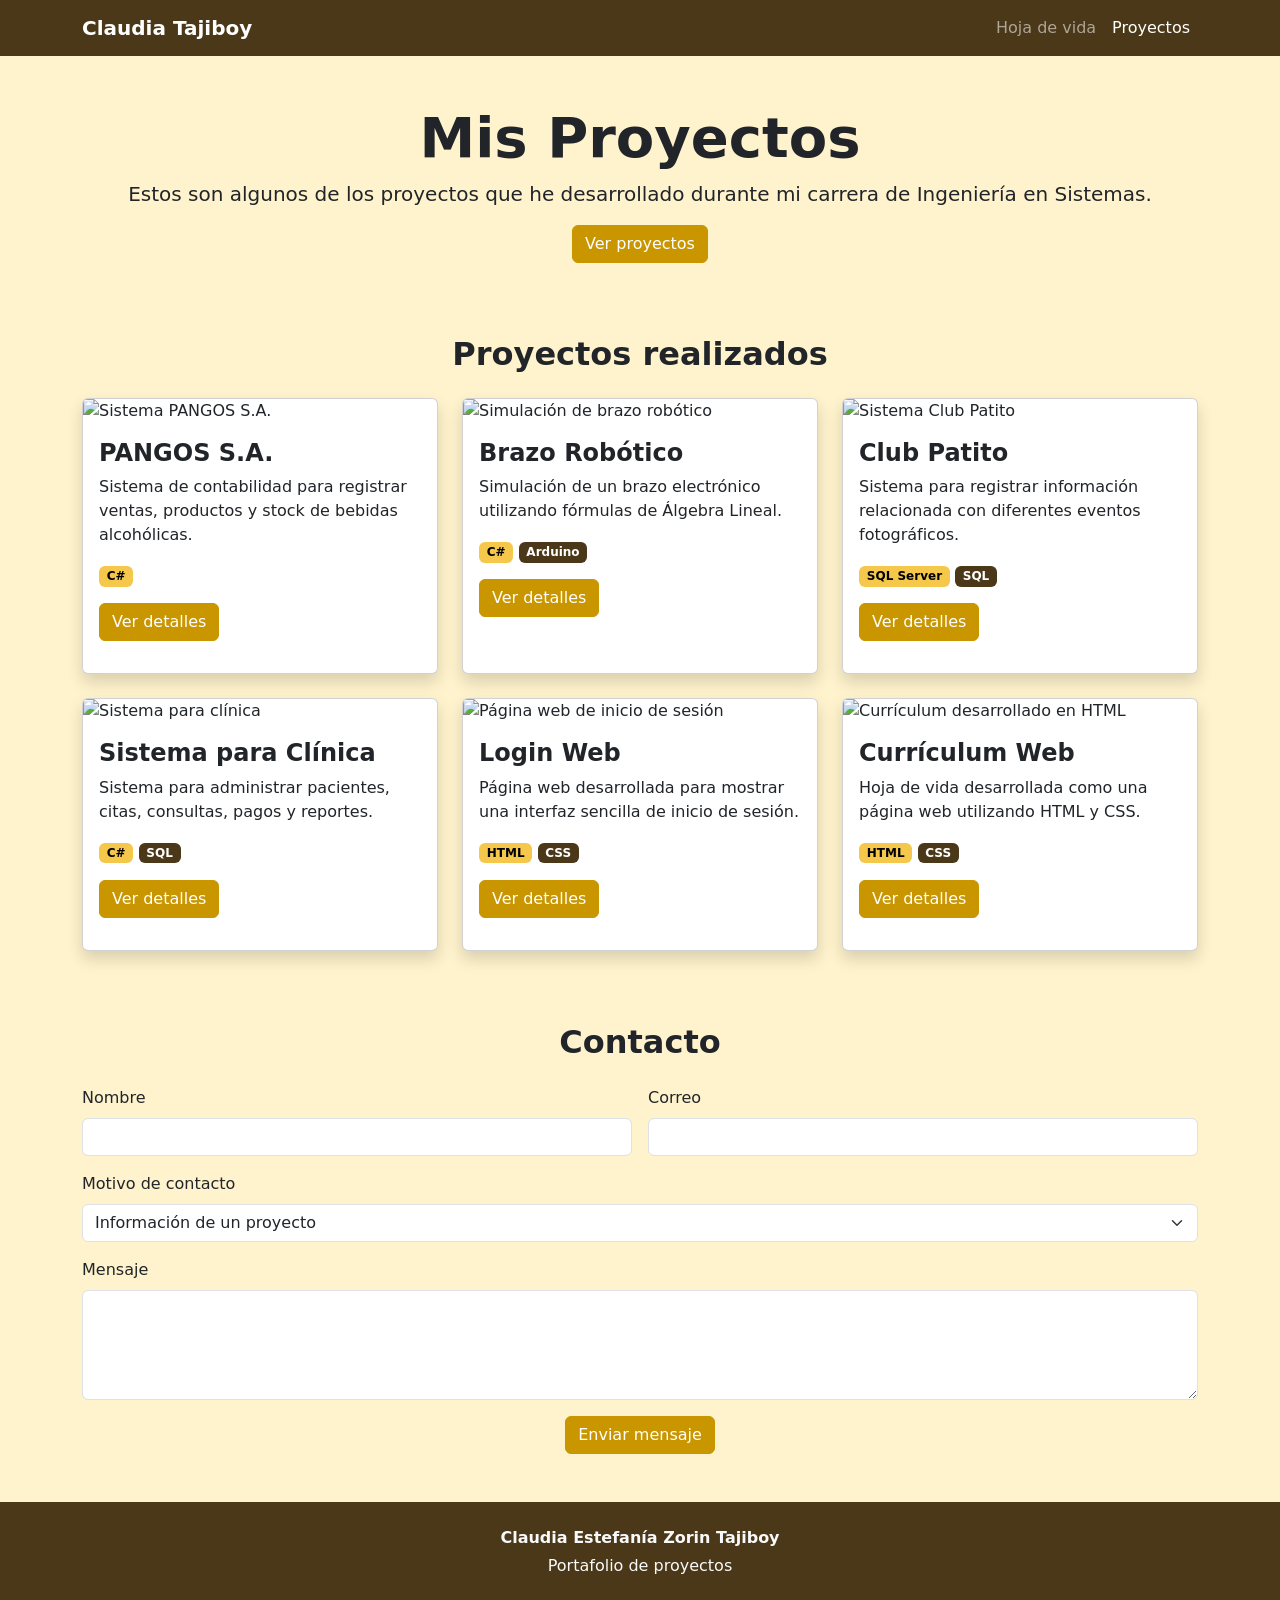
==== Proyectos.html @ ef48b17e "todos los archivos de portafolio" ====
<!DOCTYPE html>
<html lang="es">

<head>
    <meta charset="UTF-8">
    <meta name="viewport" content="width=device-width, initial-scale=1.0">

    <title>Mis Proyectos</title>

    
    <link href="https://cdn.jsdelivr.net/npm/bootstrap@5.3.8/dist/css/bootstrap.min.css"
          rel="stylesheet">

   
    <link rel="stylesheet" href="proyectos.css">
</head>

<body class="bg-warning-subtle">


    
    <nav class="navbar navbar-expand-md navbar-dark bg-dark">

        <section class="container">

            <a class="navbar-brand fw-bold" href="micv.html">
                Claudia Tajiboy
            </a>

            <button class="navbar-toggler"
                    type="button"
                    data-bs-toggle="collapse"
                    data-bs-target="#menu">

                <span class="navbar-toggler-icon"></span>
            </button>

            <section class="collapse navbar-collapse" id="menu">

                <ul class="navbar-nav ms-auto">

                    <li class="nav-item">
                        <a class="nav-link" href="micv.html">
                            Hoja de vida
                        </a>
                    </li>

                    <li class="nav-item">
                        <a class="nav-link active" href="Proyectos.html">
                            Proyectos
                        </a>
                    </li>

                </ul>

            </section>

        </section>

    </nav>


    <header class="container text-center py-5">

        <h1 class="display-4 fw-bold">
            Mis Proyectos
        </h1>

        <p class="lead">
            Estos son algunos de los proyectos que he desarrollado
            durante mi carrera de Ingeniería en Sistemas.
        </p>

        <a href="#proyectos" class="btn btn-primary">
            Ver proyectos
        </a>

    </header>



    <main class="container py-4" id="proyectos">

        <h2 class="text-center fw-bold mb-4">
            Proyectos realizados
        </h2>

        <section class="row row-cols-1 row-cols-md-2 row-cols-lg-3 g-4">


            <!-- PROYECTO 1 -->
            <article class="col">

                <section class="card h-100 shadow">

                    <img src="proyecto1.png"
                         class="card-img-top"
                         alt="Sistema PANGOS S.A.">

                    <section class="card-body">

                        <h3 class="h4 fw-bold">
                            PANGOS S.A.
                        </h3>

                        <p>
                            Sistema de contabilidad para registrar ventas,
                            productos y stock de bebidas alcohólicas.
                        </p>

                        <span class="badge text-bg-warning">C#</span>

                        <p class="mt-3">

                            <button class="btn btn-primary"
                                    data-bs-toggle="collapse"
                                    data-bs-target="#detalle1">

                                Ver detalles

                            </button>

                        </p>

                        <p class="collapse" id="detalle1">
                            Se desarrolló en C# para llevar el control
                            de productos, ventas y existencias de la empresa.
                        </p>

                    </section>

                </section>

            </article>


           
            <article class="col">

                <section class="card h-100 shadow">

                    <img src="proyecto2.png"
                         class="card-img-top"
                         alt="Simulación de brazo robótico">

                    <section class="card-body">

                        <h3 class="h4 fw-bold">
                            Brazo Robótico
                        </h3>

                        <p>
                            Simulación de un brazo electrónico utilizando
                            fórmulas de Álgebra Lineal.
                        </p>

                        <span class="badge text-bg-warning">C#</span>
                        <span class="badge text-bg-dark">Arduino</span>

                        <p class="mt-3">

                            <button class="btn btn-primary"
                                    data-bs-toggle="collapse"
                                    data-bs-target="#detalle2">

                                Ver detalles

                            </button>

                        </p>

                        <p class="collapse" id="detalle2">
                            Se utilizaron fórmulas de Álgebra Lineal para
                            mover cada articulación visualmente y después
                            realizar los movimientos en un brazo físico.
                        </p>

                    </section>

                </section>

            </article>


            <!-- PROYECTO 3 -->
            <article class="col">

                <section class="card h-100 shadow">

                    <img src="proyecto3.png"
                         class="card-img-top"
                         alt="Sistema Club Patito">

                    <section class="card-body">

                        <h3 class="h4 fw-bold">
                            Club Patito
                        </h3>

                        <p>
                            Sistema para registrar información relacionada
                            con diferentes eventos fotográficos.
                        </p>

                        <span class="badge text-bg-warning">SQL Server</span>
                        <span class="badge text-bg-dark">SQL</span>

                        <p class="mt-3">

                            <button class="btn btn-primary"
                                    data-bs-toggle="collapse"
                                    data-bs-target="#detalle3">

                                Ver detalles

                            </button>

                        </p>

                        <p class="collapse" id="detalle3">
                            El sistema se conecta a SQL Server para guardar,
                            organizar y consultar los datos de los eventos
                            fotográficos.
                        </p>

                    </section>

                </section>

            </article>


            <!-- PROYECTO 4 -->
            <article class="col">

                <section class="card h-100 shadow">

                    <img src="proyecto4.png"
                         class="card-img-top"
                         alt="Sistema para clínica">

                    <section class="card-body">

                        <h3 class="h4 fw-bold">
                            Sistema para Clínica
                        </h3>

                        <p>
                            Sistema para administrar pacientes, citas,
                            consultas, pagos y reportes.
                        </p>

                        <span class="badge text-bg-warning">C#</span>
                        <span class="badge text-bg-dark">SQL</span>

                        <p class="mt-3">

                            <button class="btn btn-primary"
                                    data-bs-toggle="collapse"
                                    data-bs-target="#detalle4">

                                Ver detalles

                            </button>

                        </p>

                        <p class="collapse" id="detalle4">
                            Se desarrolló para llevar el control de los
                            pacientes, citas, consultas, pagos y reportes
                            realizados dentro de la clínica.
                        </p>

                    </section>

                </section>

            </article>


            <!-- PROYECTO 5 -->
            <article class="col">

                <section class="card h-100 shadow">

                    <img src="proyecto5.png"
                         class="card-img-top"
                         alt="Página web de inicio de sesión">

                    <section class="card-body">

                        <h3 class="h4 fw-bold">
                            Login Web
                        </h3>

                        <p>
                            Página web desarrollada para mostrar una
                            interfaz sencilla de inicio de sesión.
                        </p>

                        <span class="badge text-bg-warning">HTML</span>
                        <span class="badge text-bg-dark">CSS</span>

                        <p class="mt-3">

                            <button class="btn btn-primary"
                                    data-bs-toggle="collapse"
                                    data-bs-target="#detalle5">

                                Ver detalles

                            </button>

                        </p>

                        <p class="collapse" id="detalle5">
                            Se utilizó HTML para crear la estructura
                            del inicio de sesión y CSS para trabajar
                            su presentación visual.
                        </p>

                    </section>

                </section>

            </article>


            <!-- PROYECTO 6 -->
            <article class="col">

                <section class="card h-100 shadow">

                    <img src="proyecto6.png"
                         class="card-img-top"
                         alt="Currículum desarrollado en HTML">

                    <section class="card-body">

                        <h3 class="h4 fw-bold">
                            Currículum Web
                        </h3>

                        <p>
                            Hoja de vida desarrollada como una página web
                            utilizando HTML y CSS.
                        </p>

                        <span class="badge text-bg-warning">HTML</span>
                        <span class="badge text-bg-dark">CSS</span>

                        <p class="mt-3">

                            <button class="btn btn-primary"
                                    data-bs-toggle="collapse"
                                    data-bs-target="#detalle6">

                                Ver detalles

                            </button>

                        </p>

                        <p class="collapse" id="detalle6">
                            Se creó un Currículum Vitae web para presentar
                            información académica y habilidades utilizando
                            HTML y CSS.
                        </p>

                    </section>

                </section>

            </article>


        </section>

    </main>


    <!-- CONTACTO -->
    <section class="container py-5">

        <h2 class="text-center fw-bold mb-4">
            Contacto
        </h2>

        <form class="row g-3">

            <section class="col-12 col-md-6">

                <label for="nombre" class="form-label">
                    Nombre
                </label>

                <input type="text"
                       class="form-control"
                       id="nombre"
                       name="nombre"
                       required>

            </section>


            <section class="col-12 col-md-6">

                <label for="correo" class="form-label">
                    Correo
                </label>

                <input type="email"
                       class="form-control"
                       id="correo"
                       name="correo"
                       required>

            </section>


            <section class="col-12">

                <label for="motivo" class="form-label">
                    Motivo de contacto
                </label>

                <select class="form-select"
                        id="motivo"
                        name="motivo">

                    <option>Información de un proyecto</option>
                    <option>Trabajo o colaboración</option>
                    <option>Consulta general</option>

                </select>

            </section>


            <section class="col-12">

                <label for="mensaje" class="form-label">
                    Mensaje
                </label>

                <textarea class="form-control"
                          id="mensaje"
                          name="mensaje"
                          rows="4"></textarea>

            </section>


            <section class="col-12 text-center">

                <button type="submit" class="btn btn-primary">
                    Enviar mensaje
                </button>

            </section>

        </form>

    </section>


    <!-- PIE DE PÁGINA -->
    <footer class="bg-dark text-light text-center py-4">

        <p class="fw-bold mb-1">
            Claudia Estefanía Zorin Tajiboy
        </p>

        <p class="mb-0">
            Portafolio de proyectos
        </p>

    </footer>


    <!-- JavaScript de Bootstrap -->
    <script src="https://cdn.jsdelivr.net/npm/bootstrap@5.3.8/dist/js/bootstrap.bundle.min.js"></script>

</body>

</html>
---- proyectos.css ----
:root {
    --bs-primary: #c99600;
    --bs-primary-rgb: 201, 150, 0;

    --bs-warning: #f5c84b;
    --bs-warning-rgb: 245, 200, 75;

    --bs-dark: #4b3818;
    --bs-dark-rgb: 75, 56, 24;
}

.btn-primary {
    --bs-btn-color: #ffffff;
    --bs-btn-bg: #c99600;
    --bs-btn-border-color: #c99600;

    --bs-btn-hover-color: #ffffff;
    --bs-btn-hover-bg: #a77b00;
    --bs-btn-hover-border-color: #a77b00;

    --bs-btn-active-bg: #896500;
    --bs-btn-active-border-color: #896500;
}
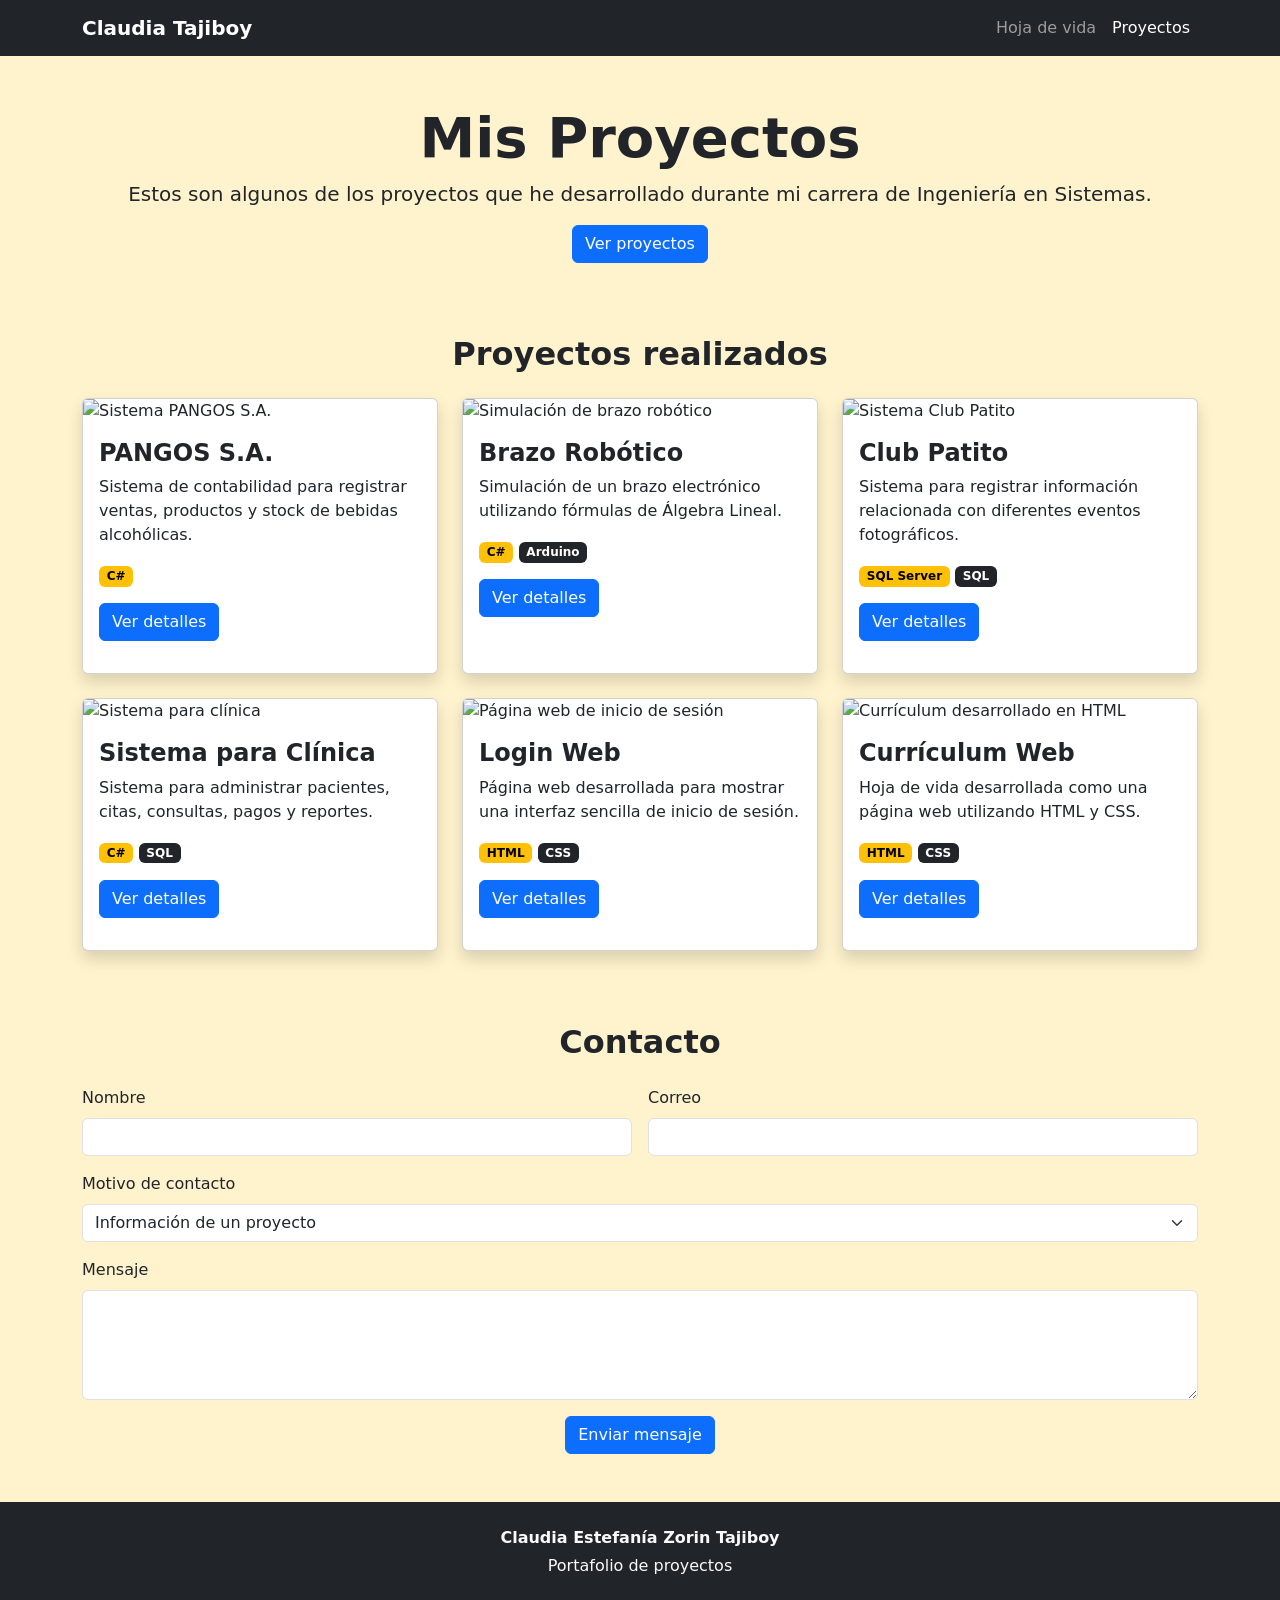
==== commit 5fa22d1f: "documentacion para parcial" ====
--- a/Proyectos.html
+++ b/Proyectos.html
@@ -4,21 +4,16 @@
 <head>
     <meta charset="UTF-8">
     <meta name="viewport" content="width=device-width, initial-scale=1.0">
-
     <title>Mis Proyectos</title>
 
-    
     <link href="https://cdn.jsdelivr.net/npm/bootstrap@5.3.8/dist/css/bootstrap.min.css"
           rel="stylesheet">
 
-   
     <link rel="stylesheet" href="proyectos.css">
 </head>
 
 <body class="bg-warning-subtle">
 
-
-    
     <nav class="navbar navbar-expand-md navbar-dark bg-dark">
 
         <section class="container">
@@ -78,7 +73,6 @@
     </header>
 
 
-
     <main class="container py-4" id="proyectos">
 
         <h2 class="text-center fw-bold mb-4">
@@ -88,7 +82,6 @@
         <section class="row row-cols-1 row-cols-md-2 row-cols-lg-3 g-4">
 
 
-            <!-- PROYECTO 1 -->
             <article class="col">
 
                 <section class="card h-100 shadow">
@@ -115,9 +108,7 @@
                             <button class="btn btn-primary"
                                     data-bs-toggle="collapse"
                                     data-bs-target="#detalle1">
-
-                                Ver detalles
-
+                                Ver detalles
                             </button>
 
                         </p>
@@ -134,7 +125,6 @@
             </article>
 
 
-           
             <article class="col">
 
                 <section class="card h-100 shadow">
@@ -162,9 +152,7 @@
                             <button class="btn btn-primary"
                                     data-bs-toggle="collapse"
                                     data-bs-target="#detalle2">
-
-                                Ver detalles
-
+                                Ver detalles
                             </button>
 
                         </p>
@@ -182,7 +170,6 @@
             </article>
 
 
-            <!-- PROYECTO 3 -->
             <article class="col">
 
                 <section class="card h-100 shadow">
@@ -210,9 +197,7 @@
                             <button class="btn btn-primary"
                                     data-bs-toggle="collapse"
                                     data-bs-target="#detalle3">
-
-                                Ver detalles
-
+                                Ver detalles
                             </button>
 
                         </p>
@@ -230,7 +215,6 @@
             </article>
 
 
-            <!-- PROYECTO 4 -->
             <article class="col">
 
                 <section class="card h-100 shadow">
@@ -258,9 +242,7 @@
                             <button class="btn btn-primary"
                                     data-bs-toggle="collapse"
                                     data-bs-target="#detalle4">
-
-                                Ver detalles
-
+                                Ver detalles
                             </button>
 
                         </p>
@@ -278,7 +260,6 @@
             </article>
 
 
-            <!-- PROYECTO 5 -->
             <article class="col">
 
                 <section class="card h-100 shadow">
@@ -306,9 +287,7 @@
                             <button class="btn btn-primary"
                                     data-bs-toggle="collapse"
                                     data-bs-target="#detalle5">
-
-                                Ver detalles
-
+                                Ver detalles
                             </button>
 
                         </p>
@@ -326,7 +305,6 @@
             </article>
 
 
-            <!-- PROYECTO 6 -->
             <article class="col">
 
                 <section class="card h-100 shadow">
@@ -354,9 +332,7 @@
                             <button class="btn btn-primary"
                                     data-bs-toggle="collapse"
                                     data-bs-target="#detalle6">
-
-                                Ver detalles
-
+                                Ver detalles
                             </button>
 
                         </p>
@@ -373,13 +349,11 @@
 
             </article>
 
-
         </section>
 
     </main>
 
 
-    <!-- CONTACTO -->
     <section class="container py-5">
 
         <h2 class="text-center fw-bold mb-4">
@@ -464,7 +438,6 @@
     </section>
 
 
-    <!-- PIE DE PÁGINA -->
     <footer class="bg-dark text-light text-center py-4">
 
         <p class="fw-bold mb-1">
@@ -478,7 +451,6 @@
     </footer>
 
 
-    <!-- JavaScript de Bootstrap -->
     <script src="https://cdn.jsdelivr.net/npm/bootstrap@5.3.8/dist/js/bootstrap.bundle.min.js"></script>
 
 </body>
